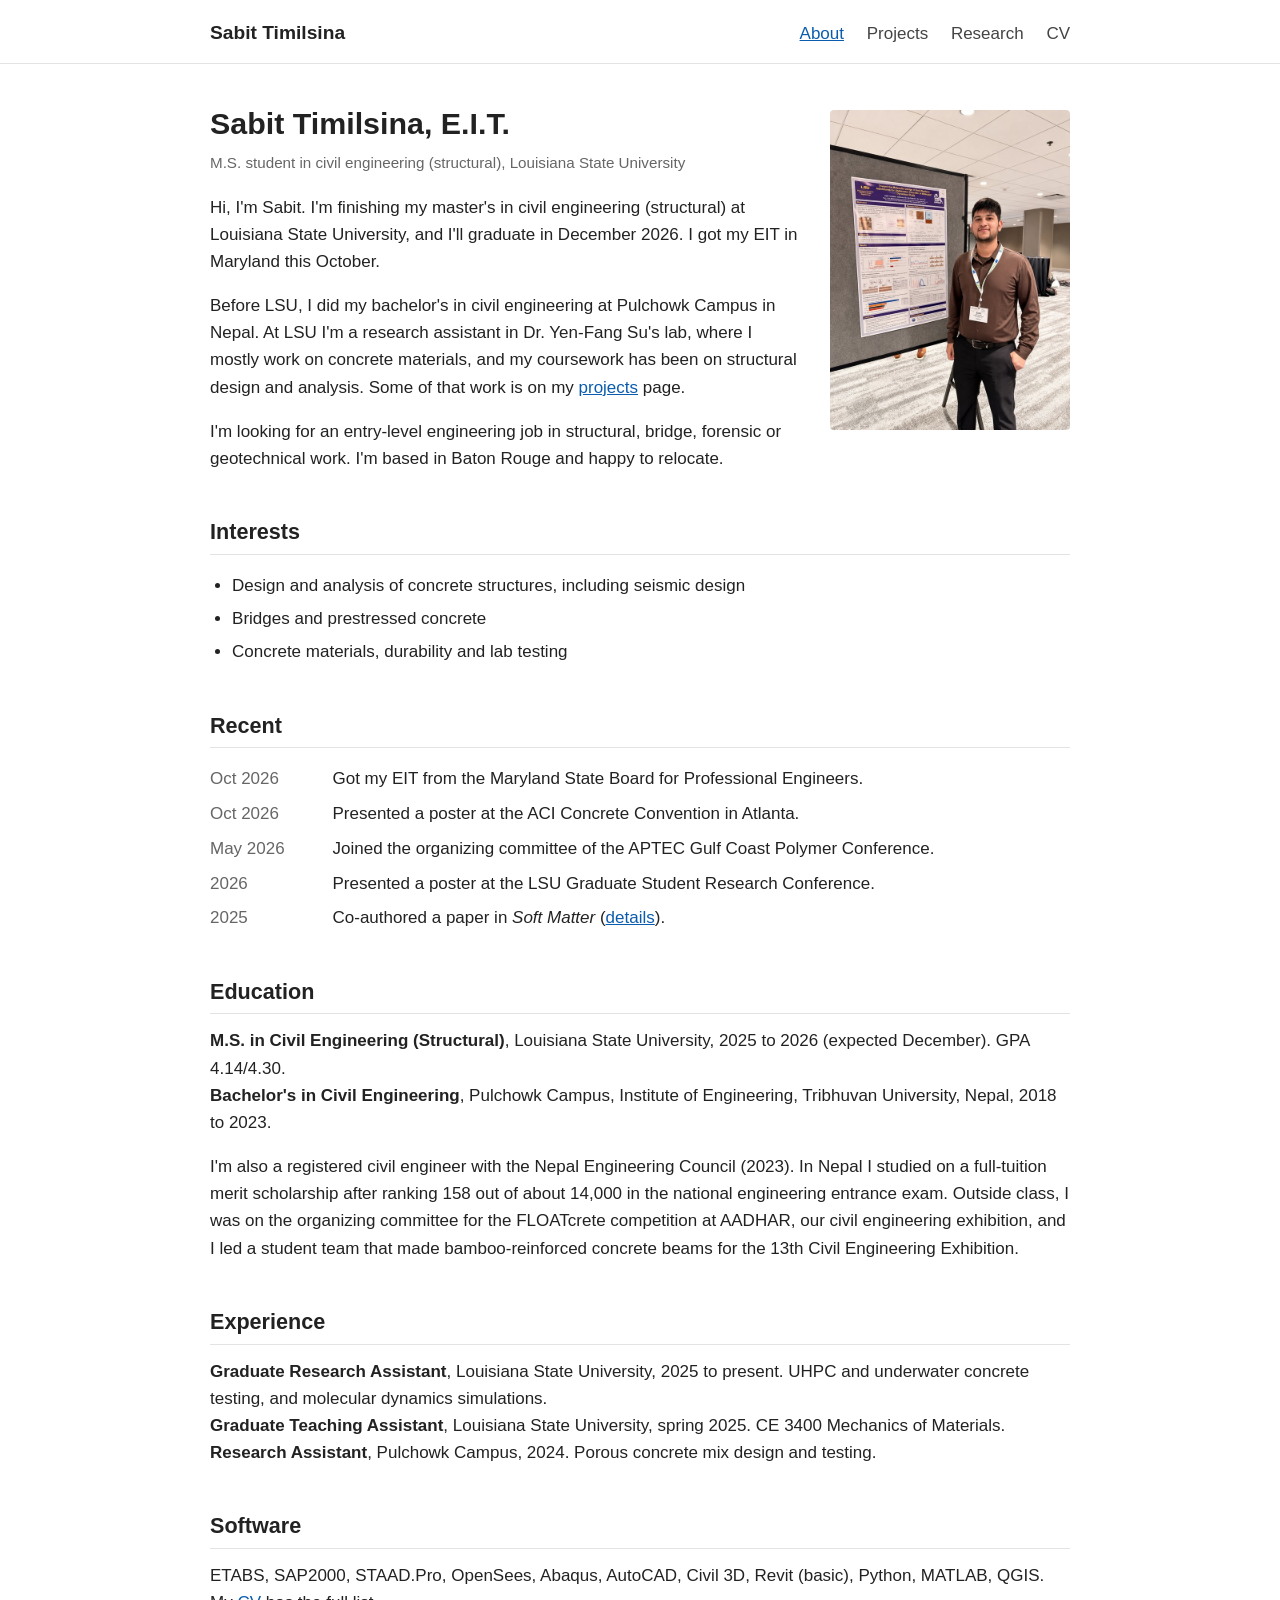
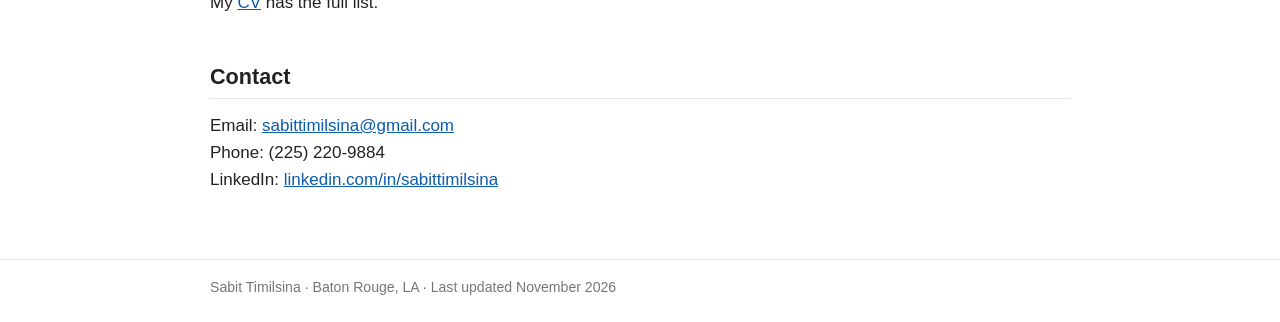
==== index.html @ fe0f9c06 "Show full photo on About page" ====
<!DOCTYPE html>
<html lang="en">
<head>
<meta charset="utf-8">
<meta name="viewport" content="width=device-width, initial-scale=1">
<title>Sabit Timilsina, E.I.T.</title>
<meta name="description" content="Sabit Timilsina, E.I.T. M.S. student in civil engineering (structural) at Louisiana State University. Projects in seismic design, prestressed concrete, structural dynamics and concrete materials.">
<meta property="og:type" content="website">
<meta property="og:title" content="Sabit Timilsina, E.I.T.">
<meta property="og:description" content="Sabit Timilsina, E.I.T. M.S. student in civil engineering (structural) at Louisiana State University. Projects in seismic design, prestressed concrete, structural dynamics and concrete materials.">
<meta property="og:url" content="https://sabittimilsina.github.io/">
<meta property="og:image" content="https://sabittimilsina.github.io/images/og-image.jpg">
<link rel="stylesheet" href="assets/style.css">
</head>
<body>
<header>
  <div class="container">
    <a class="site-name" href="index.html">Sabit Timilsina</a>
    <nav><a href="index.html" class="current">About</a> <a href="projects.html">Projects</a> <a href="research.html">Research</a> <a href="resume.pdf">CV</a></nav>
  </div>
</header>
<main>
  <div class="container">
<img class="photo" src="images/photo.jpg" alt="Photo of Sabit Timilsina">
<h1>Sabit Timilsina, E.I.T.</h1>
<p class="meta" style="margin-bottom:1.2em">M.S. student in civil engineering (structural), Louisiana State University</p>

<p>Hi, I'm Sabit. I'm finishing my master's in civil engineering (structural) at Louisiana State University, and I'll graduate in December 2026. I got my EIT in Maryland this October.</p>
<p>Before LSU, I did my bachelor's in civil engineering at Pulchowk Campus in Nepal. At LSU I'm a research assistant in Dr. Yen-Fang Su's lab, where I mostly work on concrete materials, and my coursework has been on structural design and analysis. Some of that work is on my <a href="projects.html">projects</a> page.</p>
<p>I'm looking for an entry-level engineering job in structural, bridge, forensic or geotechnical work. I'm based in Baton Rouge and happy to relocate.</p>

<h2>Interests</h2>
<ul>
<li>Design and analysis of concrete structures, including seismic design</li>
<li>Bridges and prestressed concrete</li>
<li>Concrete materials, durability and lab testing</li>
</ul>

<h2>Recent</h2>
<ul class="news">
<li><span class="date">Oct 2026</span><span>Got my EIT from the Maryland State Board for Professional Engineers.</span></li>
<li><span class="date">Oct 2026</span><span>Presented a poster at the ACI Concrete Convention in Atlanta.</span></li>
<li><span class="date">May 2026</span><span>Joined the organizing committee of the APTEC Gulf Coast Polymer Conference.</span></li>
<li><span class="date">2026</span><span>Presented a poster at the LSU Graduate Student Research Conference.</span></li>
<li><span class="date">2025</span><span>Co-authored a paper in <em>Soft Matter</em> (<a href="research.html">details</a>).</span></li>
</ul>

<h2>Education</h2>
<p><strong>M.S. in Civil Engineering (Structural)</strong>, Louisiana State University, 2025 to 2026 (expected December). GPA 4.14/4.30.<br>
<strong>Bachelor's in Civil Engineering</strong>, Pulchowk Campus, Institute of Engineering, Tribhuvan University, Nepal, 2018 to 2023.</p>
<p>I'm also a registered civil engineer with the Nepal Engineering Council (2023). In Nepal I studied on a full-tuition merit scholarship after ranking 158 out of about 14,000 in the national engineering entrance exam. Outside class, I was on the organizing committee for the FLOATcrete competition at AADHAR, our civil engineering exhibition, and I led a student team that made bamboo-reinforced concrete beams for the 13th Civil Engineering Exhibition.</p>

<h2>Experience</h2>
<p><strong>Graduate Research Assistant</strong>, Louisiana State University, 2025 to present. UHPC and underwater concrete testing, and molecular dynamics simulations.<br>
<strong>Graduate Teaching Assistant</strong>, Louisiana State University, spring 2025. CE 3400 Mechanics of Materials.<br>
<strong>Research Assistant</strong>, Pulchowk Campus, 2024. Porous concrete mix design and testing.</p>

<h2>Software</h2>
<p>ETABS, SAP2000, STAAD.Pro, OpenSees, Abaqus, AutoCAD, Civil 3D, Revit (basic), Python, MATLAB, QGIS. My <a href="resume.pdf">CV</a> has the full list.</p>

<h2>Contact</h2>
<p>Email: <a href="mailto:sabittimilsina@gmail.com">sabittimilsina@gmail.com</a><br>
Phone: (225) 220-9884<br>
LinkedIn: <a href="https://www.linkedin.com/in/sabittimilsina">linkedin.com/in/sabittimilsina</a></p>
  </div>
</main>
<footer>
  <div class="container">Sabit Timilsina &middot; Baton Rouge, LA &middot; Last updated November 2026</div>
</footer>
</body>
</html>
---- assets/style.css ----
/* Simple personal site. System fonts, white page, one link color. */
body {
  margin: 0;
  background: #fff;
  color: #222;
  font-family: -apple-system, BlinkMacSystemFont, "Segoe UI", Roboto, "Helvetica Neue", Arial, sans-serif;
  font-size: 17px;
  line-height: 1.6;
}
a { color: #0b5cad; }
a:hover { color: #083f78; }
img { max-width: 100%; height: auto; }
.container { max-width: 860px; margin: 0 auto; padding: 0 20px; }

/* Header */
header { border-bottom: 1px solid #e3e3e3; }
header .container { display: flex; flex-wrap: wrap; align-items: baseline; justify-content: space-between; gap: 8px 24px; padding-top: 18px; padding-bottom: 14px; }
.site-name { font-size: 1.2rem; font-weight: 600; color: #222; text-decoration: none; }
nav a { color: #444; text-decoration: none; margin-left: 18px; }
nav a:first-child { margin-left: 0; }
nav a:hover, nav a.current { color: #0b5cad; text-decoration: underline; }

main { padding: 28px 0 48px; }
h1 { font-size: 1.9rem; font-weight: 600; line-height: 1.25; margin: 0.4em 0 0.3em; }
h2 { font-size: 1.35rem; font-weight: 600; margin: 2em 0 0.6em; padding-bottom: 4px; border-bottom: 1px solid #e3e3e3; }
h3 { font-size: 1.08rem; font-weight: 600; margin: 1.4em 0 0.3em; }
p { margin: 0 0 1em; }
ul { padding-left: 1.3em; }
li { margin-bottom: 0.35em; }
.meta { color: #666; font-size: 0.95rem; margin-bottom: 0.2em; }
.links { margin: 0.8em 0 1.4em; }
.links a { margin-right: 18px; }
.page-head { margin-bottom: 1.8em; }
.page-head .links { margin-bottom: 0; }

/* Home (About) */
.photo { float: right; width: 240px; margin: 6px 0 16px 28px; border-radius: 4px; }
.news { list-style: none; padding: 0; }
.news li { display: grid; grid-template-columns: 6.5em 1fr; gap: 12px; margin-bottom: 0.45em; }
.news .date { color: #666; }
h2 { clear: both; }

/* Home intro */
.intro { display: flex; gap: 28px; align-items: flex-start; }
.intro .text { flex: 1; }
.intro .photo { width: 170px; flex: none; }
.intro .photo img { border-radius: 4px; display: block; }

/* Project list */
.project-list { list-style: none; padding: 0; margin: 0; }
.project-list li { display: grid; grid-template-columns: 200px 1fr; gap: 20px; padding: 18px 0; border-top: 1px solid #ececec; margin: 0; }
.project-list li:first-child { border-top: 0; padding-top: 6px; }
.project-list img { width: 200px; height: 125px; object-fit: cover; border: 1px solid #ddd; display: block; background: #fff; }
.project-list .noimg { width: 200px; height: 125px; border: 1px solid #ddd; background: #f5f6f7; display: flex; align-items: center; justify-content: center; color: #888; font-size: 0.85rem; }
.project-list h3 { margin: 0 0 4px; font-size: 1.08rem; }
.project-list h3 a { text-decoration: none; }
.project-list h3 a:hover { text-decoration: underline; }
.project-list p { margin: 0; }
.project-list li.text-only > div { grid-column: 2; }

/* Figures */
figure { margin: 1.6em 0; }
figure img { display: block; border: 1px solid #ddd; margin: 0 auto; max-height: 520px; width: auto; }
figcaption { font-size: 0.9rem; color: #666; margin-top: 6px; text-align: center; }
.fig-grid { display: grid; grid-template-columns: repeat(3, 1fr); gap: 16px; }
.fig-grid figure { margin: 0; }
.fig-grid img { width: 100%; height: 170px; object-fit: contain; background: #fff; }
.fig-grid figcaption { text-align: left; }

/* Tables */
table { border-collapse: collapse; width: 100%; margin: 0.6em 0 1.4em; font-size: 0.95rem; }
th, td { text-align: left; padding: 7px 10px 7px 0; border-bottom: 1px solid #e6e6e6; vertical-align: top; }
thead th { border-bottom: 2px solid #ccc; }
.table-wrap { overflow-x: auto; }

/* Lists of papers etc. */
.refs li { margin-bottom: 0.9em; }

.pager { display: flex; justify-content: space-between; gap: 20px; margin-top: 3em; padding-top: 14px; border-top: 1px solid #e3e3e3; font-size: 0.95rem; }

footer { border-top: 1px solid #e3e3e3; color: #777; font-size: 0.88rem; }
footer .container { padding-top: 16px; padding-bottom: 24px; }

@media (max-width: 640px) {
  body { font-size: 16px; }
  nav a { margin-left: 12px; }
  .project-list li { grid-template-columns: 1fr; gap: 10px; }
  .project-list li.text-only > div { grid-column: 1; }
  .project-list img, .project-list .noimg { width: 100%; height: auto; aspect-ratio: 16 / 10; }
  .fig-grid { grid-template-columns: 1fr 1fr; }
  .intro { flex-direction: column-reverse; }
  h1 { font-size: 1.6rem; }
  .photo { float: none; display: block; width: 220px; margin: 0 0 18px 0; }
  .news li { grid-template-columns: 1fr; gap: 0; }
}
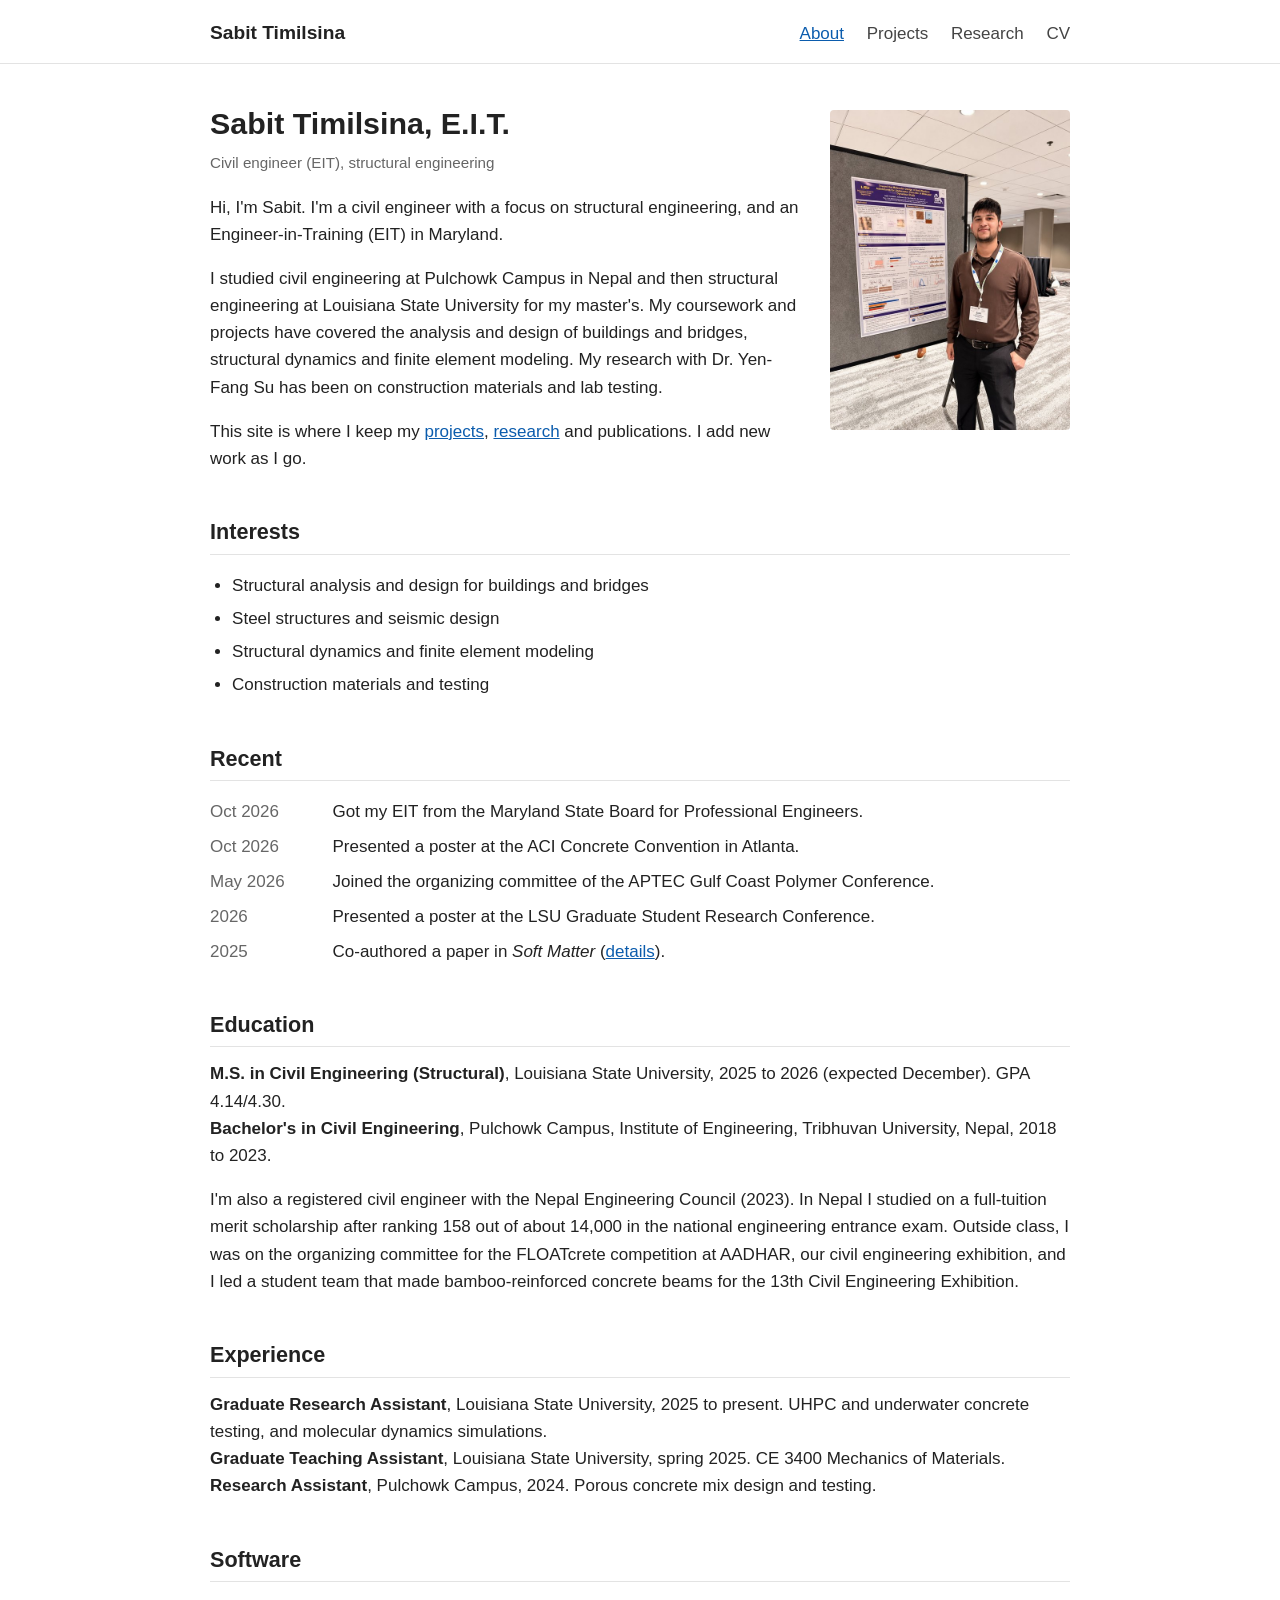
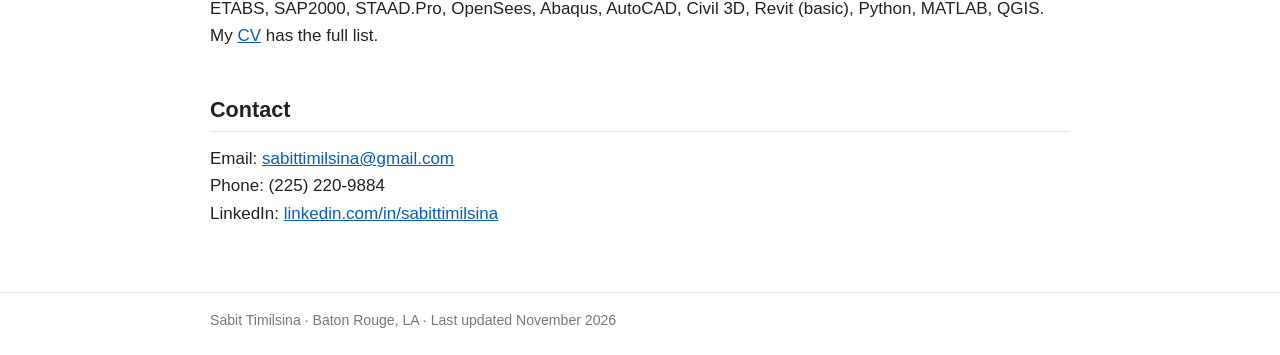
==== commit ed5e2d79: "Add files via upload" ====
--- a/index.html
+++ b/index.html
@@ -4,10 +4,10 @@
 <meta charset="utf-8">
 <meta name="viewport" content="width=device-width, initial-scale=1">
 <title>Sabit Timilsina, E.I.T.</title>
-<meta name="description" content="Sabit Timilsina, E.I.T. M.S. student in civil engineering (structural) at Louisiana State University. Projects in seismic design, prestressed concrete, structural dynamics and concrete materials.">
+<meta name="description" content="Sabit Timilsina, E.I.T. Civil engineer focused on structural engineering: analysis and design of buildings and bridges, structural dynamics, finite element modeling and materials testing.">
 <meta property="og:type" content="website">
 <meta property="og:title" content="Sabit Timilsina, E.I.T.">
-<meta property="og:description" content="Sabit Timilsina, E.I.T. M.S. student in civil engineering (structural) at Louisiana State University. Projects in seismic design, prestressed concrete, structural dynamics and concrete materials.">
+<meta property="og:description" content="Sabit Timilsina, E.I.T. Civil engineer focused on structural engineering: analysis and design of buildings and bridges, structural dynamics, finite element modeling and materials testing.">
 <meta property="og:url" content="https://sabittimilsina.github.io/">
 <meta property="og:image" content="https://sabittimilsina.github.io/images/og-image.jpg">
 <link rel="stylesheet" href="assets/style.css">
@@ -23,17 +23,18 @@
   <div class="container">
 <img class="photo" src="images/photo.jpg" alt="Photo of Sabit Timilsina">
 <h1>Sabit Timilsina, E.I.T.</h1>
-<p class="meta" style="margin-bottom:1.2em">M.S. student in civil engineering (structural), Louisiana State University</p>
+<p class="meta" style="margin-bottom:1.2em">Civil engineer (EIT), structural engineering</p>
 
-<p>Hi, I'm Sabit. I'm finishing my master's in civil engineering (structural) at Louisiana State University, and I'll graduate in December 2026. I got my EIT in Maryland this October.</p>
-<p>Before LSU, I did my bachelor's in civil engineering at Pulchowk Campus in Nepal. At LSU I'm a research assistant in Dr. Yen-Fang Su's lab, where I mostly work on concrete materials, and my coursework has been on structural design and analysis. Some of that work is on my <a href="projects.html">projects</a> page.</p>
-<p>I'm looking for an entry-level engineering job in structural, bridge, forensic or geotechnical work. I'm based in Baton Rouge and happy to relocate.</p>
+<p>Hi, I'm Sabit. I'm a civil engineer with a focus on structural engineering, and an Engineer-in-Training (EIT) in Maryland.</p>
+<p>I studied civil engineering at Pulchowk Campus in Nepal and then structural engineering at Louisiana State University for my master's. My coursework and projects have covered the analysis and design of buildings and bridges, structural dynamics and finite element modeling. My research with Dr. Yen-Fang Su has been on construction materials and lab testing.</p>
+<p>This site is where I keep my <a href="projects.html">projects</a>, <a href="research.html">research</a> and publications. I add new work as I go.</p>
 
 <h2>Interests</h2>
 <ul>
-<li>Design and analysis of concrete structures, including seismic design</li>
-<li>Bridges and prestressed concrete</li>
-<li>Concrete materials, durability and lab testing</li>
+<li>Structural analysis and design for buildings and bridges</li>
+<li>Steel structures and seismic design</li>
+<li>Structural dynamics and finite element modeling</li>
+<li>Construction materials and testing</li>
 </ul>
 
 <h2>Recent</h2>
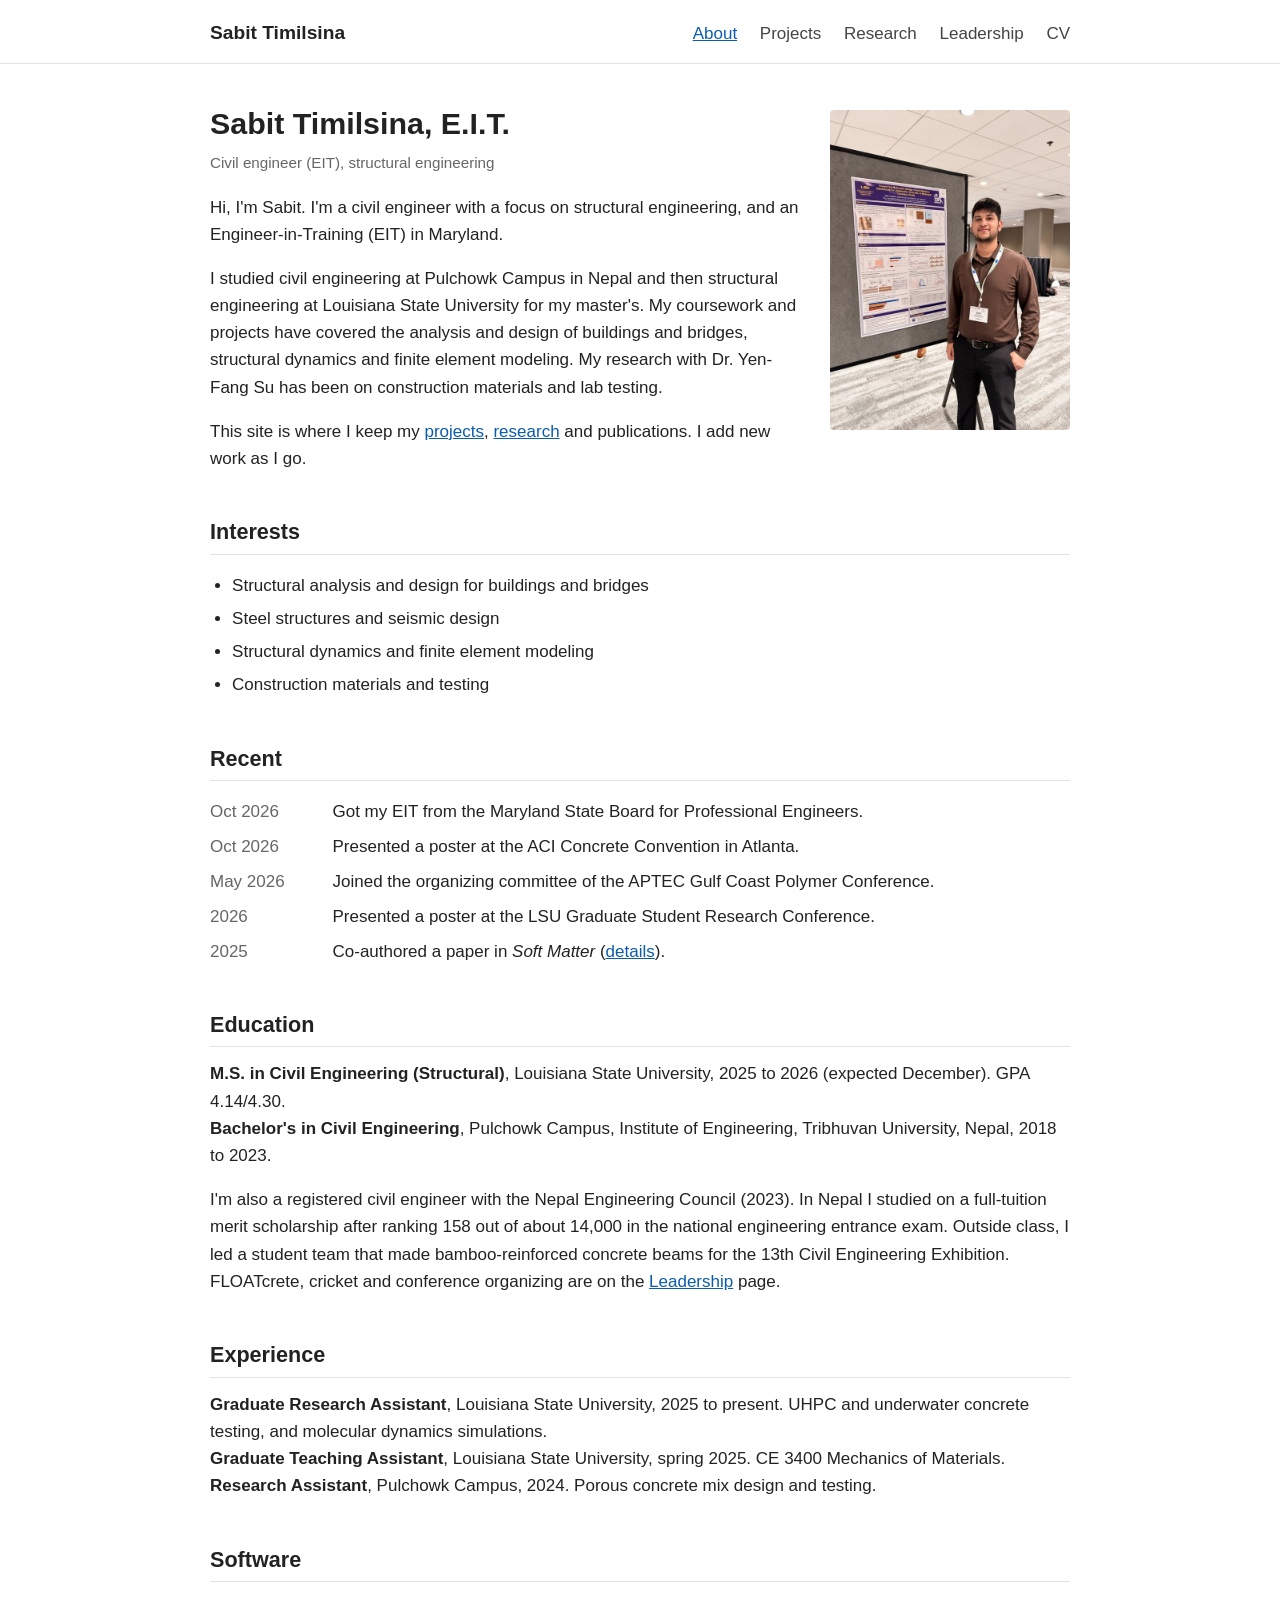
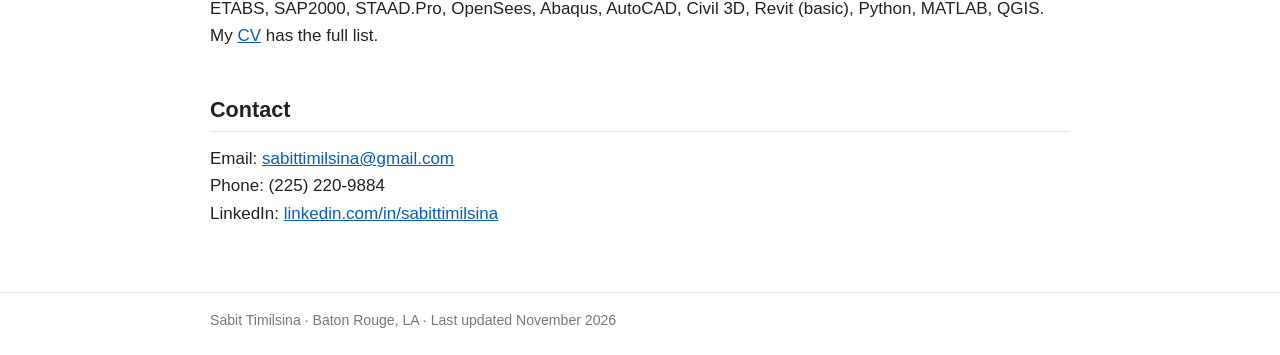
==== commit b7d6e4b4: "Add files via upload" ====
--- a/index.html
+++ b/index.html
@@ -16,7 +16,7 @@
 <header>
   <div class="container">
     <a class="site-name" href="index.html">Sabit Timilsina</a>
-    <nav><a href="index.html" class="current">About</a> <a href="projects.html">Projects</a> <a href="research.html">Research</a> <a href="resume.pdf">CV</a></nav>
+    <nav><a href="index.html" class="current">About</a> <a href="projects.html">Projects</a> <a href="research.html">Research</a> <a href="leadership.html">Leadership</a> <a href="resume.pdf">CV</a></nav>
   </div>
 </header>
 <main>
@@ -49,7 +49,7 @@
 <h2>Education</h2>
 <p><strong>M.S. in Civil Engineering (Structural)</strong>, Louisiana State University, 2025 to 2026 (expected December). GPA 4.14/4.30.<br>
 <strong>Bachelor's in Civil Engineering</strong>, Pulchowk Campus, Institute of Engineering, Tribhuvan University, Nepal, 2018 to 2023.</p>
-<p>I'm also a registered civil engineer with the Nepal Engineering Council (2023). In Nepal I studied on a full-tuition merit scholarship after ranking 158 out of about 14,000 in the national engineering entrance exam. Outside class, I was on the organizing committee for the FLOATcrete competition at AADHAR, our civil engineering exhibition, and I led a student team that made bamboo-reinforced concrete beams for the 13th Civil Engineering Exhibition.</p>
+<p>I'm also a registered civil engineer with the Nepal Engineering Council (2023). In Nepal I studied on a full-tuition merit scholarship after ranking 158 out of about 14,000 in the national engineering entrance exam. Outside class, I led a student team that made bamboo-reinforced concrete beams for the 13th Civil Engineering Exhibition. FLOATcrete, cricket and conference organizing are on the <a href="leadership.html">Leadership</a> page.</p>
 
 <h2>Experience</h2>
 <p><strong>Graduate Research Assistant</strong>, Louisiana State University, 2025 to present. UHPC and underwater concrete testing, and molecular dynamics simulations.<br>
--- a/assets/style.css
+++ b/assets/style.css
@@ -93,3 +93,15 @@
   .photo { float: none; display: block; width: 220px; margin: 0 0 18px 0; }
   .news li { grid-template-columns: 1fr; gap: 0; }
 }
+
+/* Leadership page: photo grid and video */
+.photo-grid { display: grid; grid-template-columns: repeat(3, 1fr); gap: 16px; margin: 1.2em 0; }
+.photo-grid figure { margin: 0; }
+.photo-grid img { width: 100%; height: 230px; object-fit: cover; object-position: center top; }
+.photo-grid figcaption { text-align: left; }
+figure video { display: block; width: 100%; max-width: 680px; margin: 0 auto; background: #000; border: 1px solid #ddd; }
+@media (max-width: 640px) {
+  .photo-grid { grid-template-columns: 1fr 1fr; }
+  .photo-grid img { height: 170px; }
+  nav a { margin-left: 10px; font-size: 0.95rem; }
+}
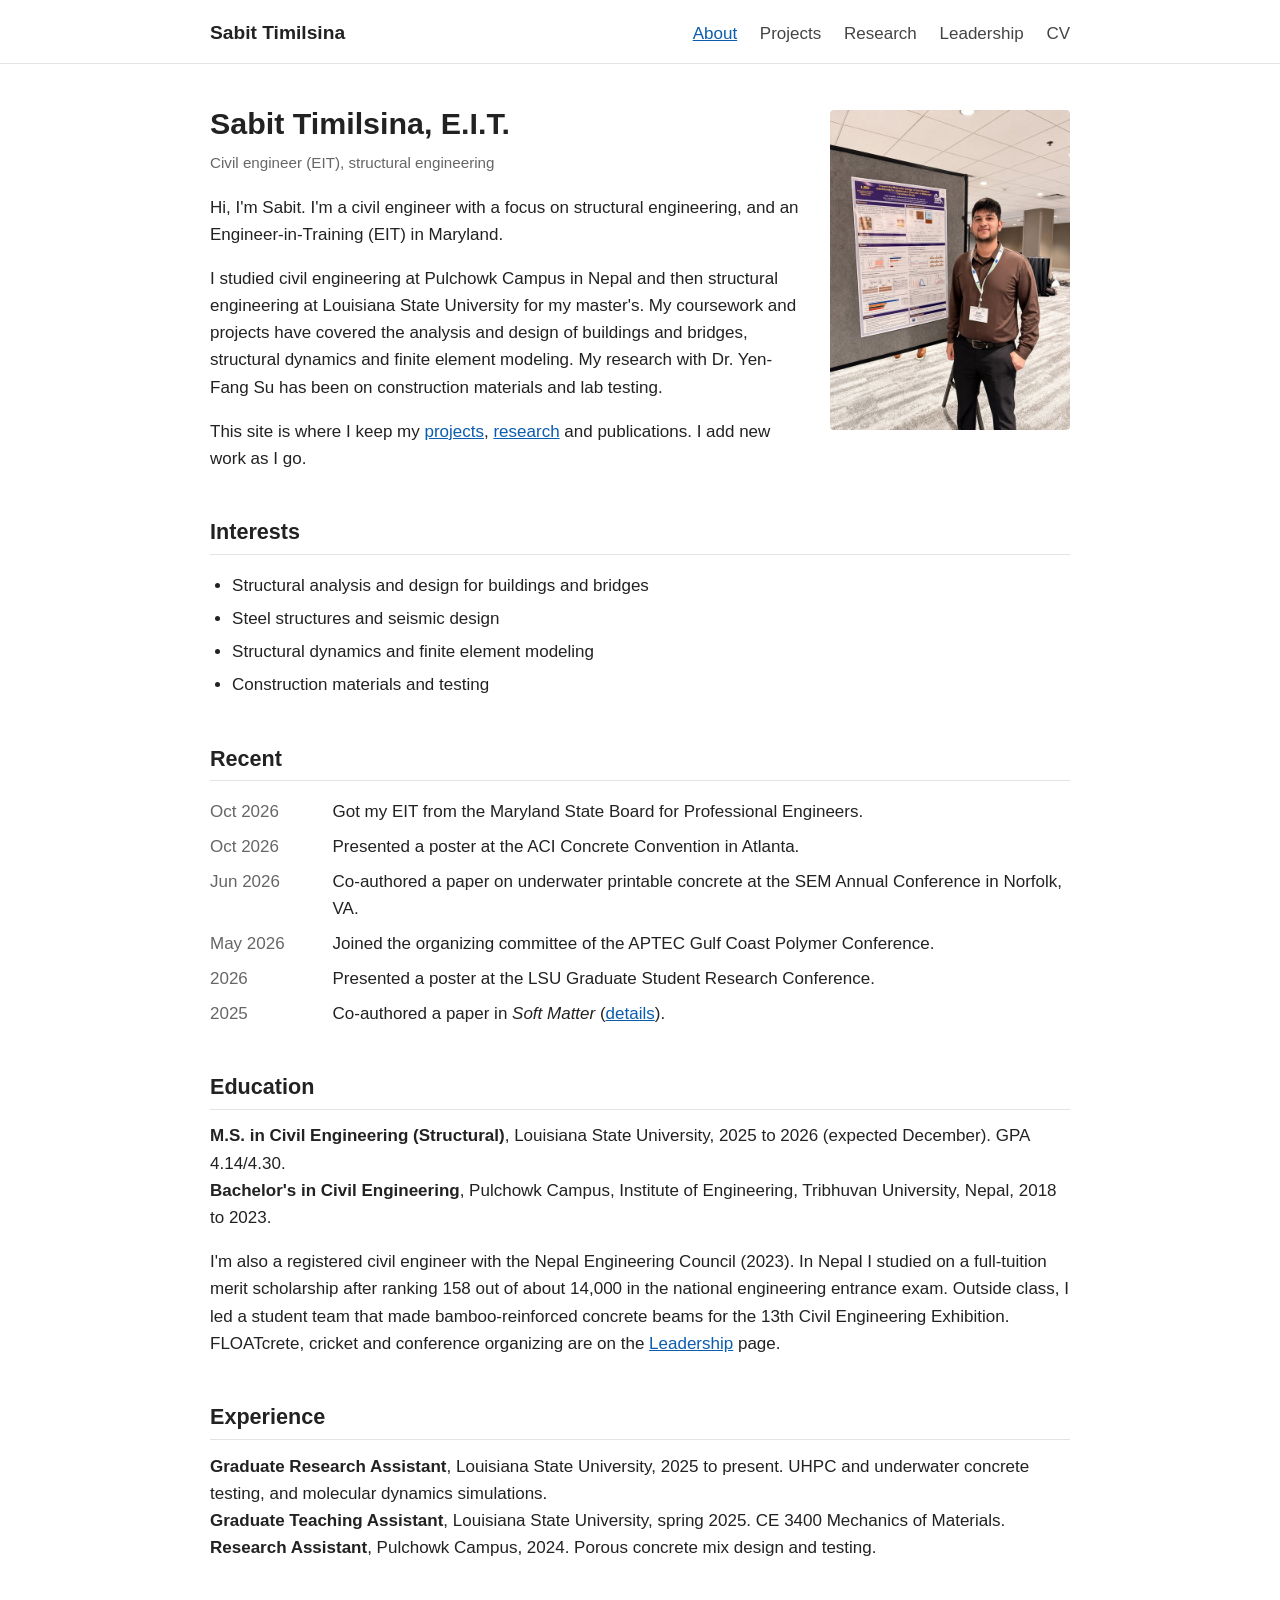
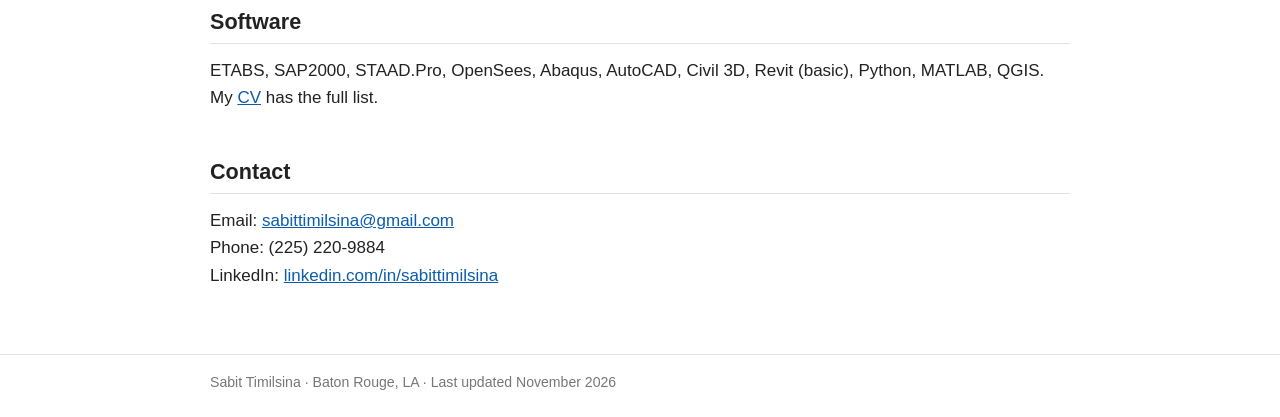
==== commit b5e88c74: "Add files via upload" ====
--- a/index.html
+++ b/index.html
@@ -41,6 +41,7 @@
 <ul class="news">
 <li><span class="date">Oct 2026</span><span>Got my EIT from the Maryland State Board for Professional Engineers.</span></li>
 <li><span class="date">Oct 2026</span><span>Presented a poster at the ACI Concrete Convention in Atlanta.</span></li>
+<li><span class="date">Jun 2026</span><span>Co-authored a paper on underwater printable concrete at the SEM Annual Conference in Norfolk, VA.</span></li>
 <li><span class="date">May 2026</span><span>Joined the organizing committee of the APTEC Gulf Coast Polymer Conference.</span></li>
 <li><span class="date">2026</span><span>Presented a poster at the LSU Graduate Student Research Conference.</span></li>
 <li><span class="date">2025</span><span>Co-authored a paper in <em>Soft Matter</em> (<a href="research.html">details</a>).</span></li>
--- a/assets/style.css
+++ b/assets/style.css
@@ -99,9 +99,12 @@
 .photo-grid figure { margin: 0; }
 .photo-grid img { width: 100%; height: 230px; object-fit: cover; object-position: center top; }
 .photo-grid figcaption { text-align: left; }
+.photo-grid.two { grid-template-columns: repeat(2, 1fr); max-width: 640px; }
+.photo-grid.two img { height: 380px; object-position: center; }
 figure video { display: block; width: 100%; max-width: 680px; margin: 0 auto; background: #000; border: 1px solid #ddd; }
 @media (max-width: 640px) {
   .photo-grid { grid-template-columns: 1fr 1fr; }
   .photo-grid img { height: 170px; }
+  .photo-grid.two img { height: 240px; }
   nav a { margin-left: 10px; font-size: 0.95rem; }
 }
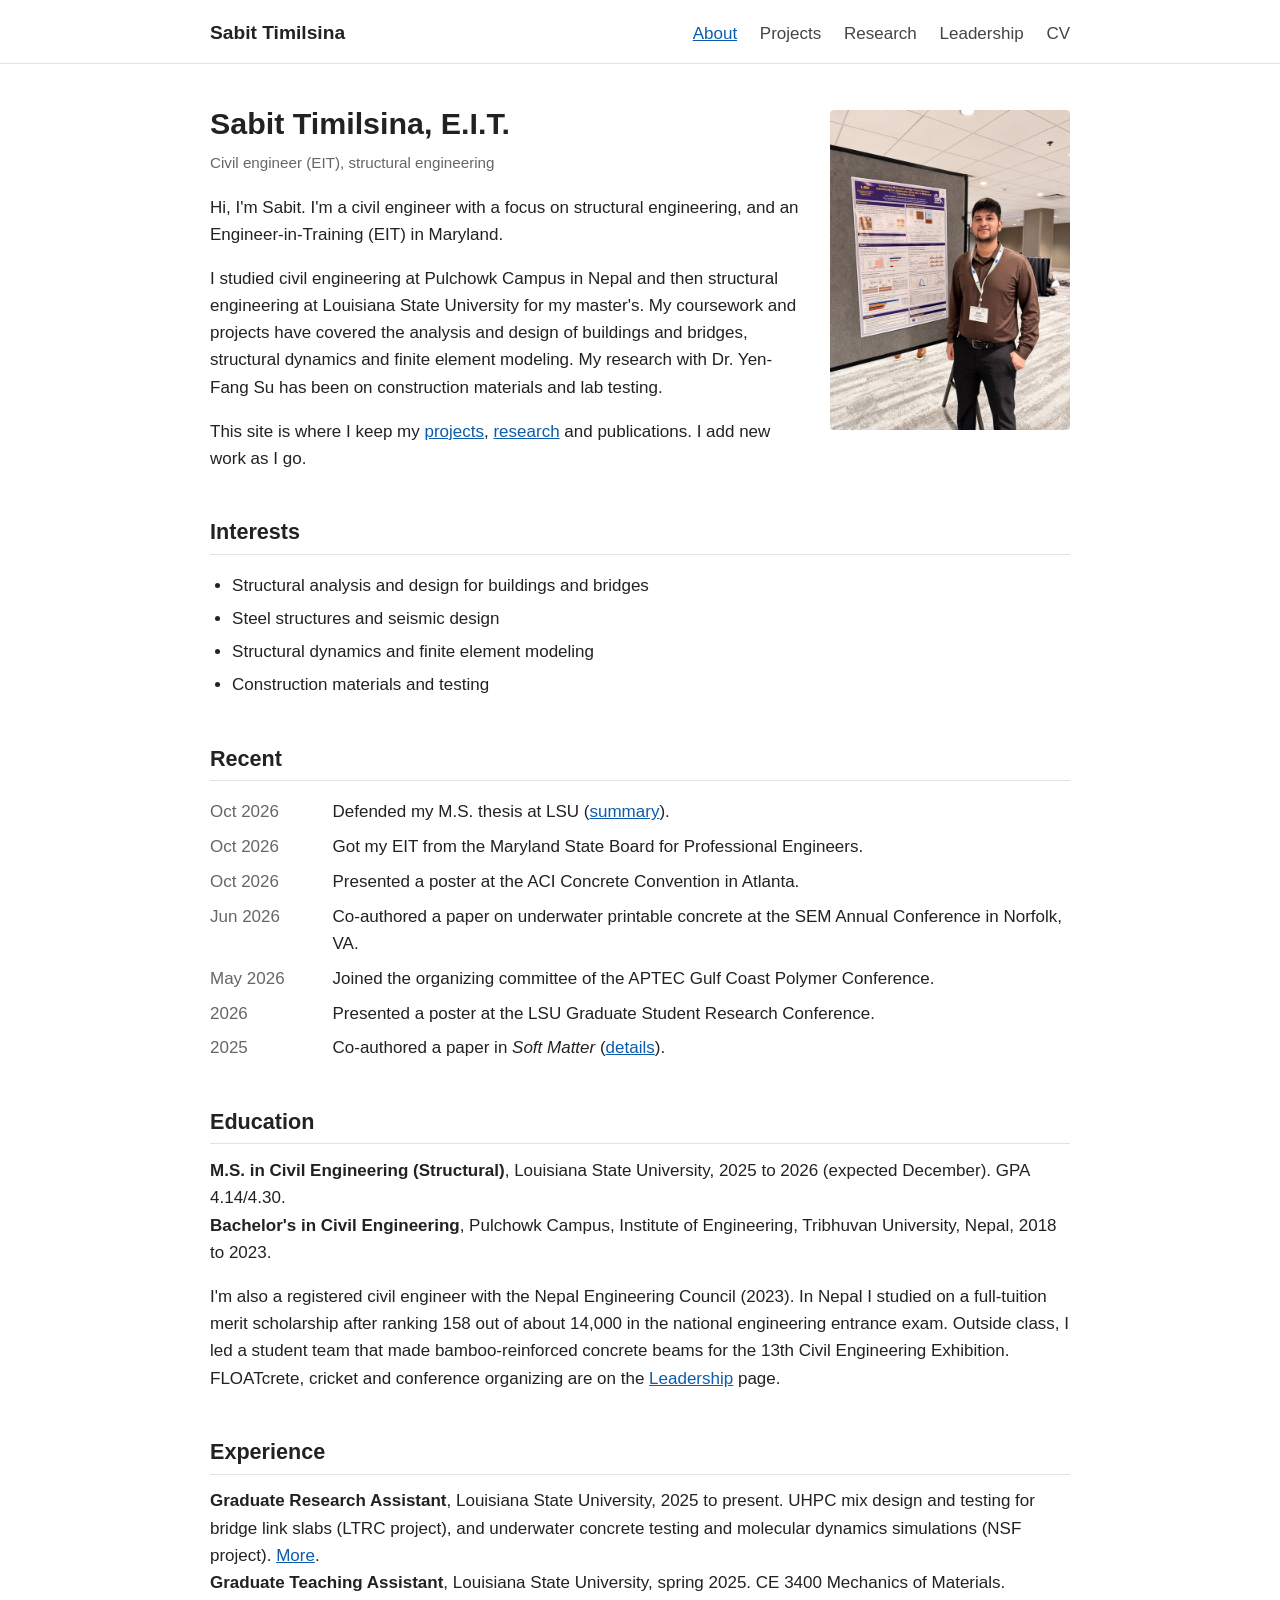
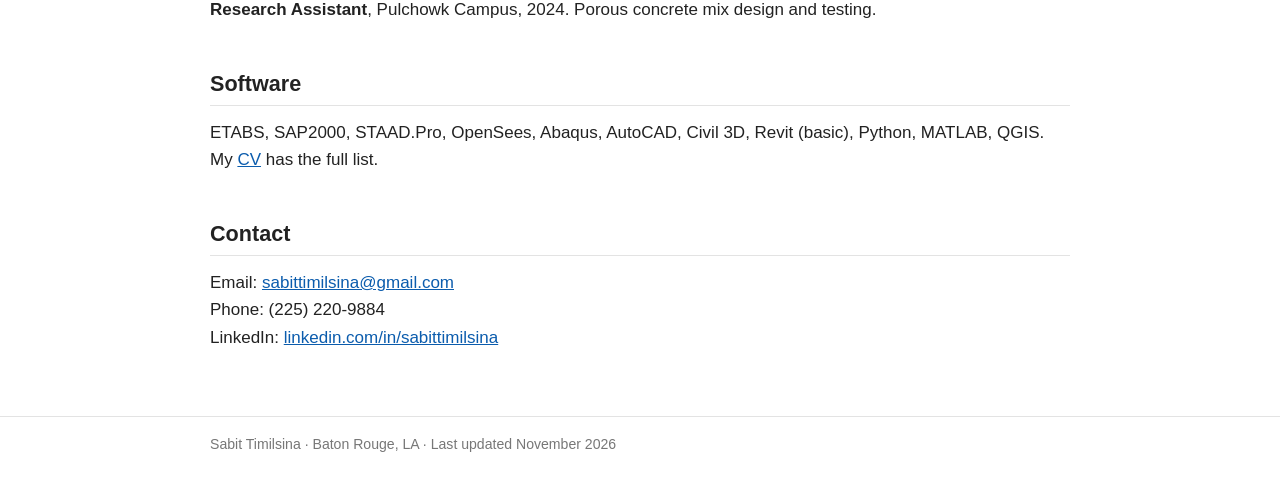
==== commit ee773d47: "Add files via upload" ====
--- a/index.html
+++ b/index.html
@@ -39,6 +39,7 @@
 
 <h2>Recent</h2>
 <ul class="news">
+<li><span class="date">Oct 2026</span><span>Defended my M.S. thesis at LSU (<a href="research.html">summary</a>).</span></li>
 <li><span class="date">Oct 2026</span><span>Got my EIT from the Maryland State Board for Professional Engineers.</span></li>
 <li><span class="date">Oct 2026</span><span>Presented a poster at the ACI Concrete Convention in Atlanta.</span></li>
 <li><span class="date">Jun 2026</span><span>Co-authored a paper on underwater printable concrete at the SEM Annual Conference in Norfolk, VA.</span></li>
@@ -53,7 +54,7 @@
 <p>I'm also a registered civil engineer with the Nepal Engineering Council (2023). In Nepal I studied on a full-tuition merit scholarship after ranking 158 out of about 14,000 in the national engineering entrance exam. Outside class, I led a student team that made bamboo-reinforced concrete beams for the 13th Civil Engineering Exhibition. FLOATcrete, cricket and conference organizing are on the <a href="leadership.html">Leadership</a> page.</p>
 
 <h2>Experience</h2>
-<p><strong>Graduate Research Assistant</strong>, Louisiana State University, 2025 to present. UHPC and underwater concrete testing, and molecular dynamics simulations.<br>
+<p><strong>Graduate Research Assistant</strong>, Louisiana State University, 2025 to present. UHPC mix design and testing for bridge link slabs (LTRC project), and underwater concrete testing and molecular dynamics simulations (NSF project). <a href="research.html">More</a>.<br>
 <strong>Graduate Teaching Assistant</strong>, Louisiana State University, spring 2025. CE 3400 Mechanics of Materials.<br>
 <strong>Research Assistant</strong>, Pulchowk Campus, 2024. Porous concrete mix design and testing.</p>
 
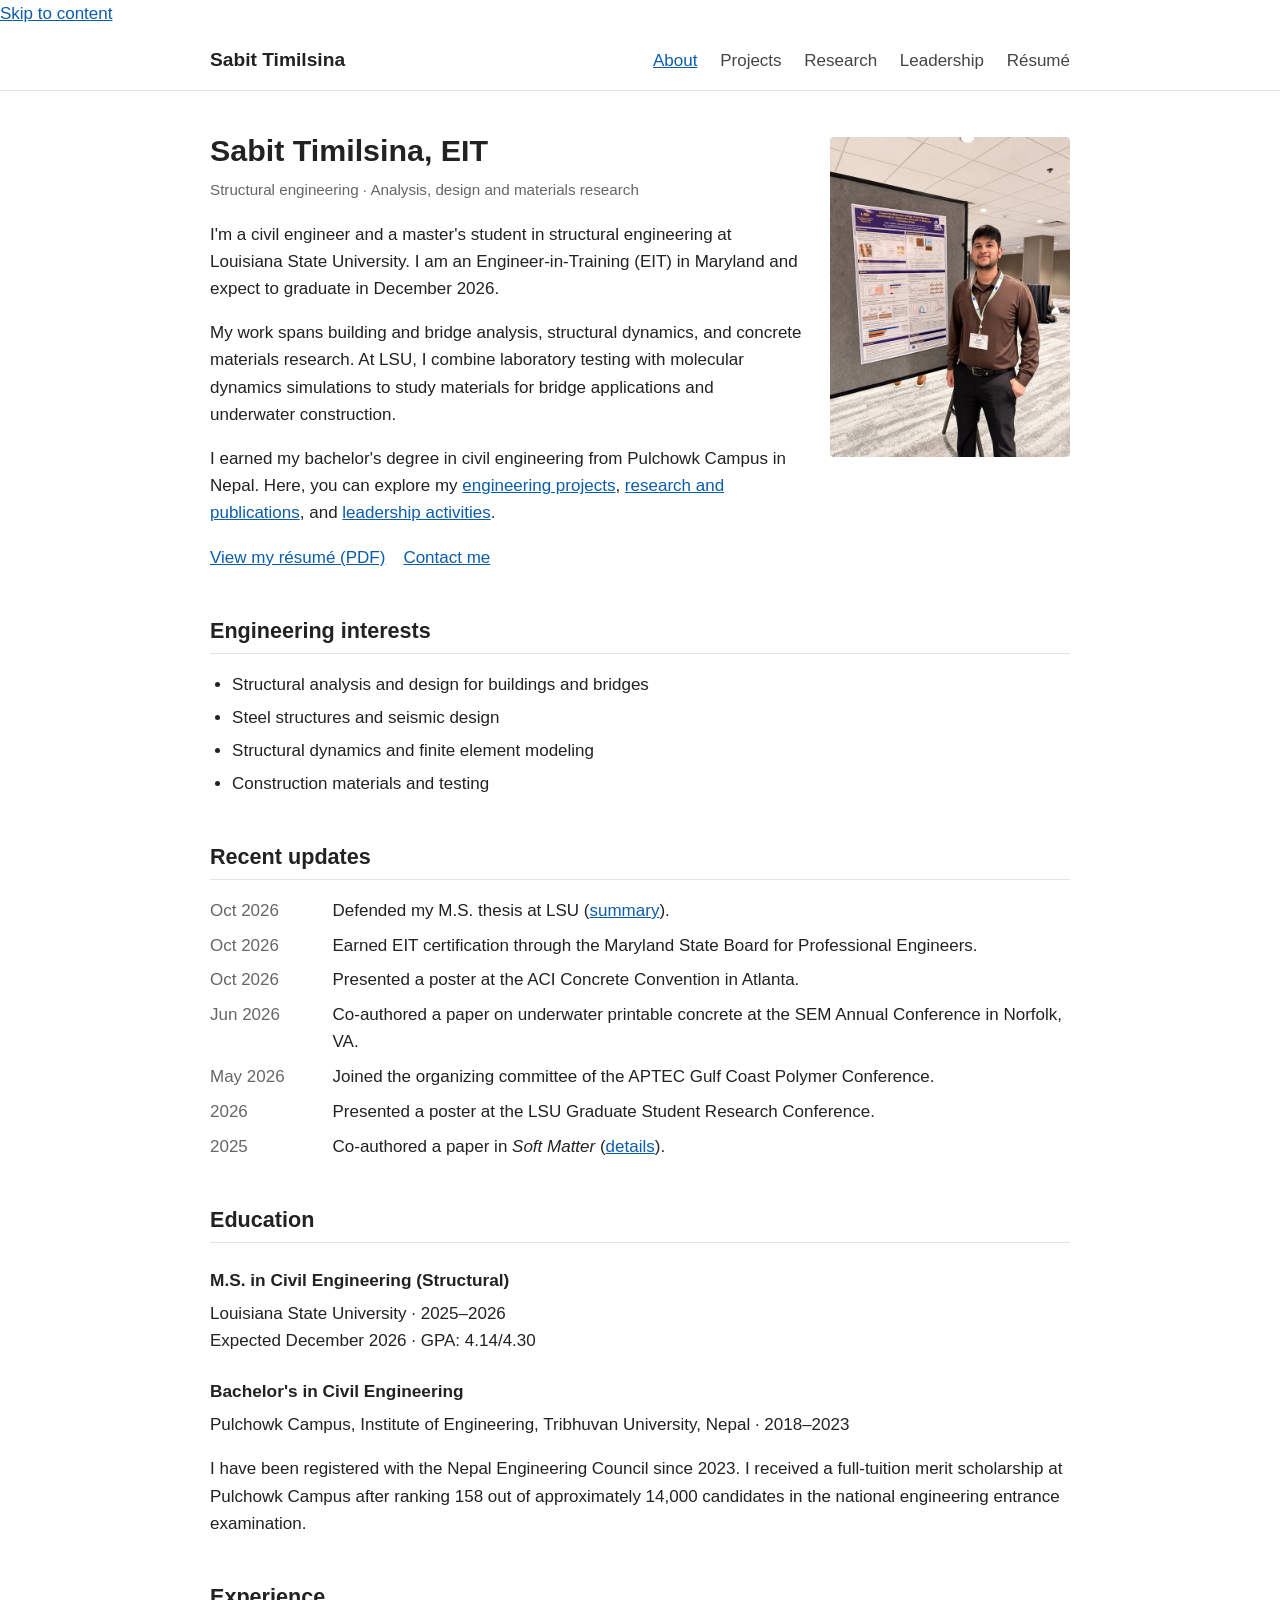
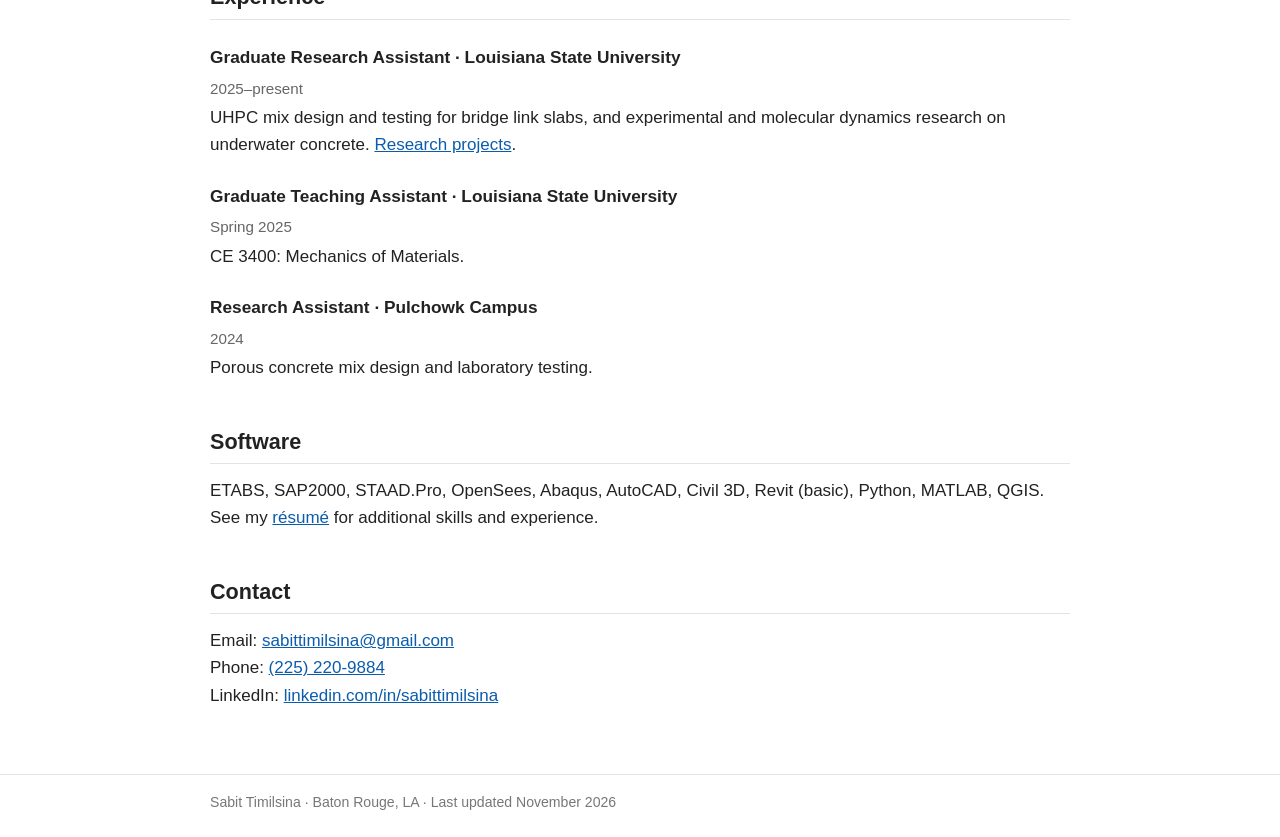
==== commit 29f56485: "Polish portfolio writing and clarify research and experience" ====
--- a/index.html
+++ b/index.html
@@ -3,33 +3,33 @@
 <head>
 <meta charset="utf-8">
 <meta name="viewport" content="width=device-width, initial-scale=1">
-<title>Sabit Timilsina, E.I.T.</title>
-<meta name="description" content="Sabit Timilsina, E.I.T. Civil engineer focused on structural engineering: analysis and design of buildings and bridges, structural dynamics, finite element modeling and materials testing.">
+<title>Sabit Timilsina, EIT</title>
+<meta name="description" content="Sabit Timilsina, EIT Civil engineer focused on structural engineering: analysis and design of buildings and bridges, structural dynamics, finite element modeling and materials testing.">
 <meta property="og:type" content="website">
-<meta property="og:title" content="Sabit Timilsina, E.I.T.">
-<meta property="og:description" content="Sabit Timilsina, E.I.T. Civil engineer focused on structural engineering: analysis and design of buildings and bridges, structural dynamics, finite element modeling and materials testing.">
+<meta property="og:title" content="Sabit Timilsina, EIT">
+<meta property="og:description" content="Sabit Timilsina, EIT Civil engineer focused on structural engineering: analysis and design of buildings and bridges, structural dynamics, finite element modeling and materials testing.">
 <meta property="og:url" content="https://sabittimilsina.github.io/">
 <meta property="og:image" content="https://sabittimilsina.github.io/images/og-image.jpg">
 <link rel="stylesheet" href="assets/style.css">
 </head>
 <body>
+<a class="skip-link" href="#main-content">Skip to content</a>
 <header>
   <div class="container">
     <a class="site-name" href="index.html">Sabit Timilsina</a>
-    <nav><a href="index.html" class="current">About</a> <a href="projects.html">Projects</a> <a href="research.html">Research</a> <a href="leadership.html">Leadership</a> <a href="resume.pdf">CV</a></nav>
+    <nav aria-label="Main navigation"><a href="index.html" class="current" aria-current="page">About</a> <a href="projects.html">Projects</a> <a href="research.html">Research</a> <a href="leadership.html">Leadership</a> <a href="resume.pdf">R&eacute;sum&eacute;</a></nav>
   </div>
 </header>
-<main>
+<main id="main-content">
   <div class="container">
-<img class="photo" src="images/photo.jpg" alt="Photo of Sabit Timilsina">
-<h1>Sabit Timilsina, E.I.T.</h1>
-<p class="meta" style="margin-bottom:1.2em">Civil engineer (EIT), structural engineering</p>
-
-<p>Hi, I'm Sabit. I'm a civil engineer with a focus on structural engineering, and an Engineer-in-Training (EIT) in Maryland.</p>
-<p>I studied civil engineering at Pulchowk Campus in Nepal and then structural engineering at Louisiana State University for my master's. My coursework and projects have covered the analysis and design of buildings and bridges, structural dynamics and finite element modeling. My research with Dr. Yen-Fang Su has been on construction materials and lab testing.</p>
-<p>This site is where I keep my <a href="projects.html">projects</a>, <a href="research.html">research</a> and publications. I add new work as I go.</p>
-
-<h2>Interests</h2>
+<img class="photo" src="images/photo.jpg" alt="Sabit Timilsina">
+<h1>Sabit Timilsina, EIT</h1>
+<p class="meta" style="margin-bottom:1.2em">Structural engineering &middot; Analysis, design and materials research</p>
+<p>I'm a civil engineer and a master's student in structural engineering at Louisiana State University. I am an Engineer-in-Training (EIT) in Maryland and expect to graduate in December 2026.</p>
+<p>My work spans building and bridge analysis, structural dynamics, and concrete materials research. At LSU, I combine laboratory testing with molecular dynamics simulations to study materials for bridge applications and underwater construction.</p>
+<p>I earned my bachelor's degree in civil engineering from Pulchowk Campus in Nepal. Here, you can explore my <a href="projects.html">engineering projects</a>, <a href="research.html">research and publications</a>, and <a href="leadership.html">leadership activities</a>.</p>
+<p class="links"><a href="resume.pdf">View my r&eacute;sum&eacute; (PDF)</a><a href="#contact">Contact me</a></p>
+<h2>Engineering interests</h2>
 <ul>
 <li>Structural analysis and design for buildings and bridges</li>
 <li>Steel structures and seismic design</li>
@@ -37,10 +37,10 @@
 <li>Construction materials and testing</li>
 </ul>
 
-<h2>Recent</h2>
+<h2>Recent updates</h2>
 <ul class="news">
 <li><span class="date">Oct 2026</span><span>Defended my M.S. thesis at LSU (<a href="research.html">summary</a>).</span></li>
-<li><span class="date">Oct 2026</span><span>Got my EIT from the Maryland State Board for Professional Engineers.</span></li>
+<li><span class="date">Oct 2026</span><span>Earned EIT certification through the Maryland State Board for Professional Engineers.</span></li>
 <li><span class="date">Oct 2026</span><span>Presented a poster at the ACI Concrete Convention in Atlanta.</span></li>
 <li><span class="date">Jun 2026</span><span>Co-authored a paper on underwater printable concrete at the SEM Annual Conference in Norfolk, VA.</span></li>
 <li><span class="date">May 2026</span><span>Joined the organizing committee of the APTEC Gulf Coast Polymer Conference.</span></li>
@@ -49,21 +49,30 @@
 </ul>
 
 <h2>Education</h2>
-<p><strong>M.S. in Civil Engineering (Structural)</strong>, Louisiana State University, 2025 to 2026 (expected December). GPA 4.14/4.30.<br>
-<strong>Bachelor's in Civil Engineering</strong>, Pulchowk Campus, Institute of Engineering, Tribhuvan University, Nepal, 2018 to 2023.</p>
-<p>I'm also a registered civil engineer with the Nepal Engineering Council (2023). In Nepal I studied on a full-tuition merit scholarship after ranking 158 out of about 14,000 in the national engineering entrance exam. Outside class, I led a student team that made bamboo-reinforced concrete beams for the 13th Civil Engineering Exhibition. FLOATcrete, cricket and conference organizing are on the <a href="leadership.html">Leadership</a> page.</p>
+<h3>M.S. in Civil Engineering (Structural)</h3>
+<p>Louisiana State University &middot; 2025&ndash;2026<br>Expected December 2026 &middot; GPA: 4.14/4.30</p>
+<h3>Bachelor's in Civil Engineering</h3>
+<p>Pulchowk Campus, Institute of Engineering, Tribhuvan University, Nepal &middot; 2018&ndash;2023</p>
+<p>I have been registered with the Nepal Engineering Council since 2023. I received a full-tuition merit scholarship at Pulchowk Campus after ranking 158 out of approximately 14,000 candidates in the national engineering entrance examination.</p>
 
 <h2>Experience</h2>
-<p><strong>Graduate Research Assistant</strong>, Louisiana State University, 2025 to present. UHPC mix design and testing for bridge link slabs (LTRC project), and underwater concrete testing and molecular dynamics simulations (NSF project). <a href="research.html">More</a>.<br>
-<strong>Graduate Teaching Assistant</strong>, Louisiana State University, spring 2025. CE 3400 Mechanics of Materials.<br>
-<strong>Research Assistant</strong>, Pulchowk Campus, 2024. Porous concrete mix design and testing.</p>
+<div class="experience-list">
+<h3>Graduate Research Assistant &middot; Louisiana State University</h3>
+<p class="meta">2025&ndash;present</p>
+<p>UHPC mix design and testing for bridge link slabs, and experimental and molecular dynamics research on underwater concrete. <a href="research.html#research-projects">Research projects</a>.</p>
+<h3>Graduate Teaching Assistant &middot; Louisiana State University</h3>
+<p class="meta">Spring 2025</p>
+<p>CE 3400: Mechanics of Materials.</p>
+<h3>Research Assistant &middot; Pulchowk Campus</h3>
+<p class="meta">2024</p>
+<p>Porous concrete mix design and laboratory testing.</p>
+</div>
+<h2>Software</h2>
+<p>ETABS, SAP2000, STAAD.Pro, OpenSees, Abaqus, AutoCAD, Civil 3D, Revit (basic), Python, MATLAB, QGIS. See my <a href="resume.pdf">r&eacute;sum&eacute;</a> for additional skills and experience.</p>
 
-<h2>Software</h2>
-<p>ETABS, SAP2000, STAAD.Pro, OpenSees, Abaqus, AutoCAD, Civil 3D, Revit (basic), Python, MATLAB, QGIS. My <a href="resume.pdf">CV</a> has the full list.</p>
-
-<h2>Contact</h2>
+<h2 id="contact">Contact</h2>
 <p>Email: <a href="mailto:sabittimilsina@gmail.com">sabittimilsina@gmail.com</a><br>
-Phone: (225) 220-9884<br>
+Phone: <a href="tel:+12252209884">(225) 220-9884</a><br>
 LinkedIn: <a href="https://www.linkedin.com/in/sabittimilsina">linkedin.com/in/sabittimilsina</a></p>
   </div>
 </main>
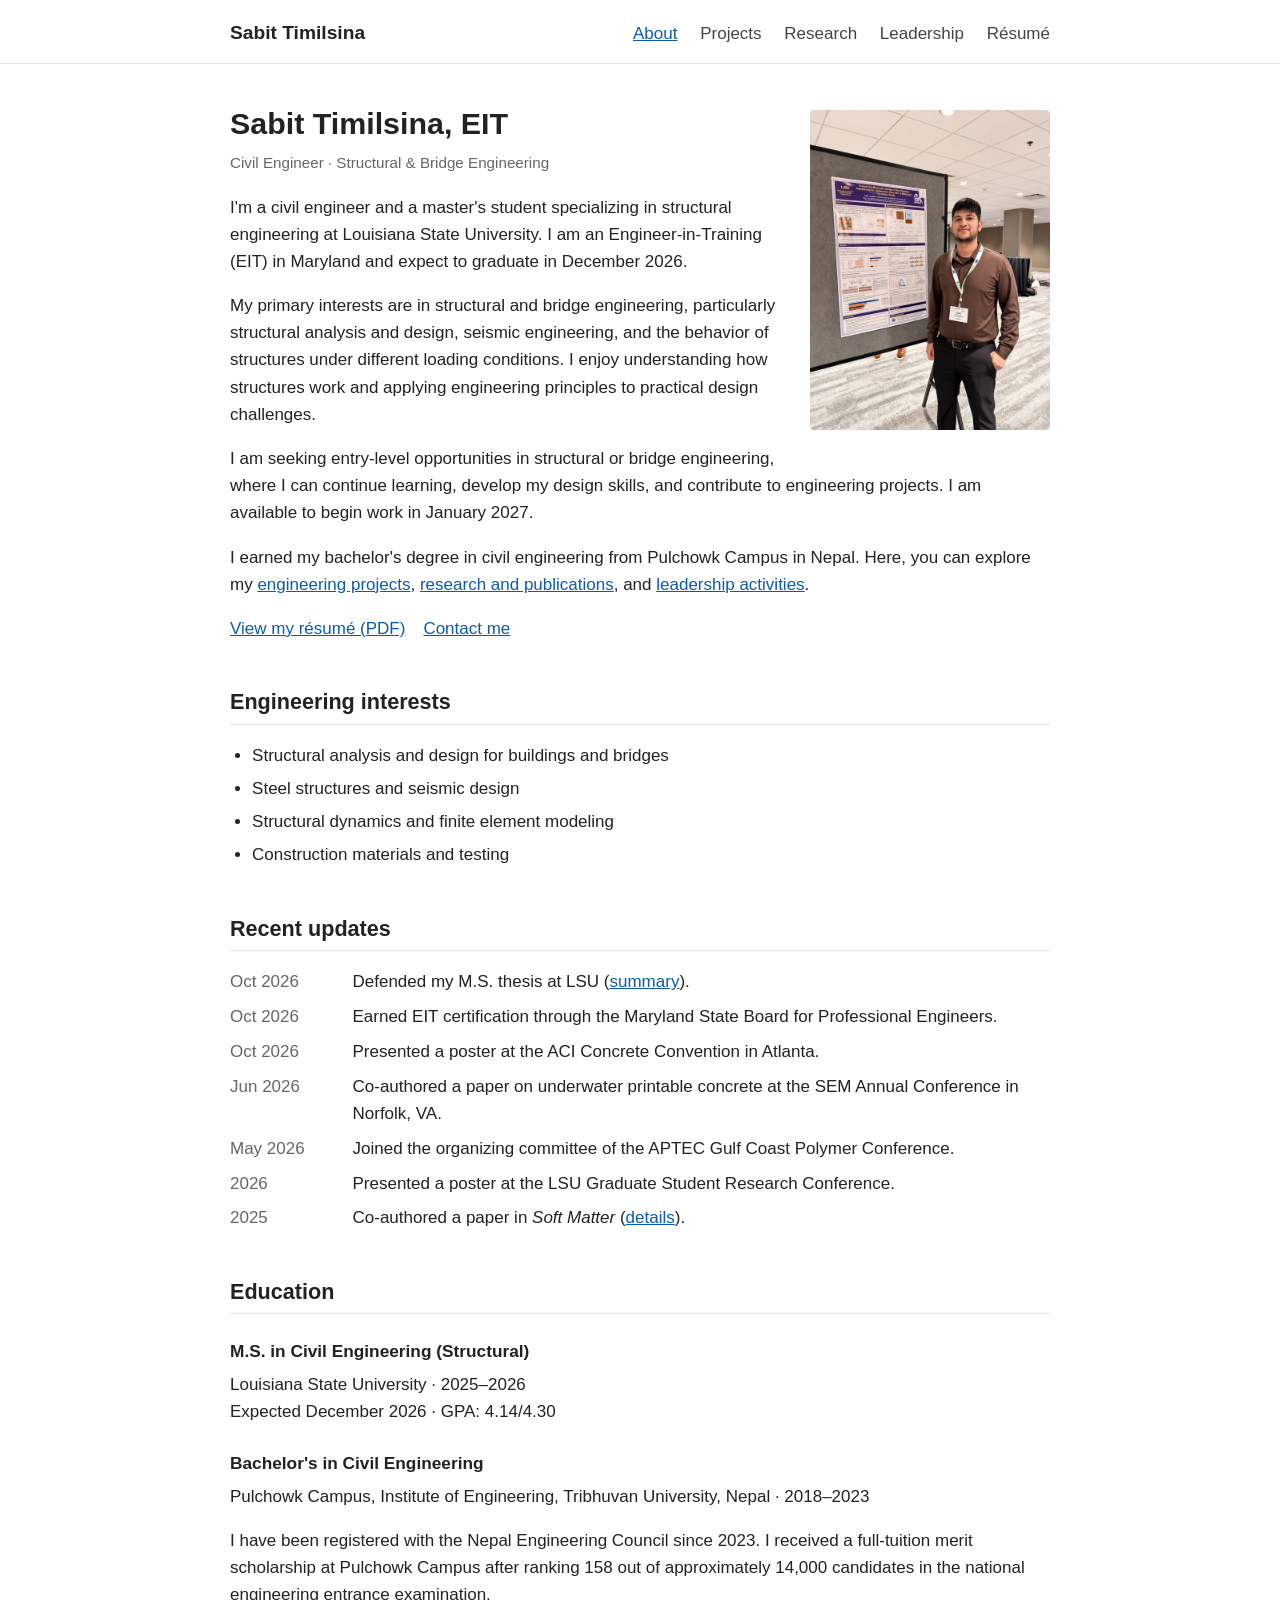
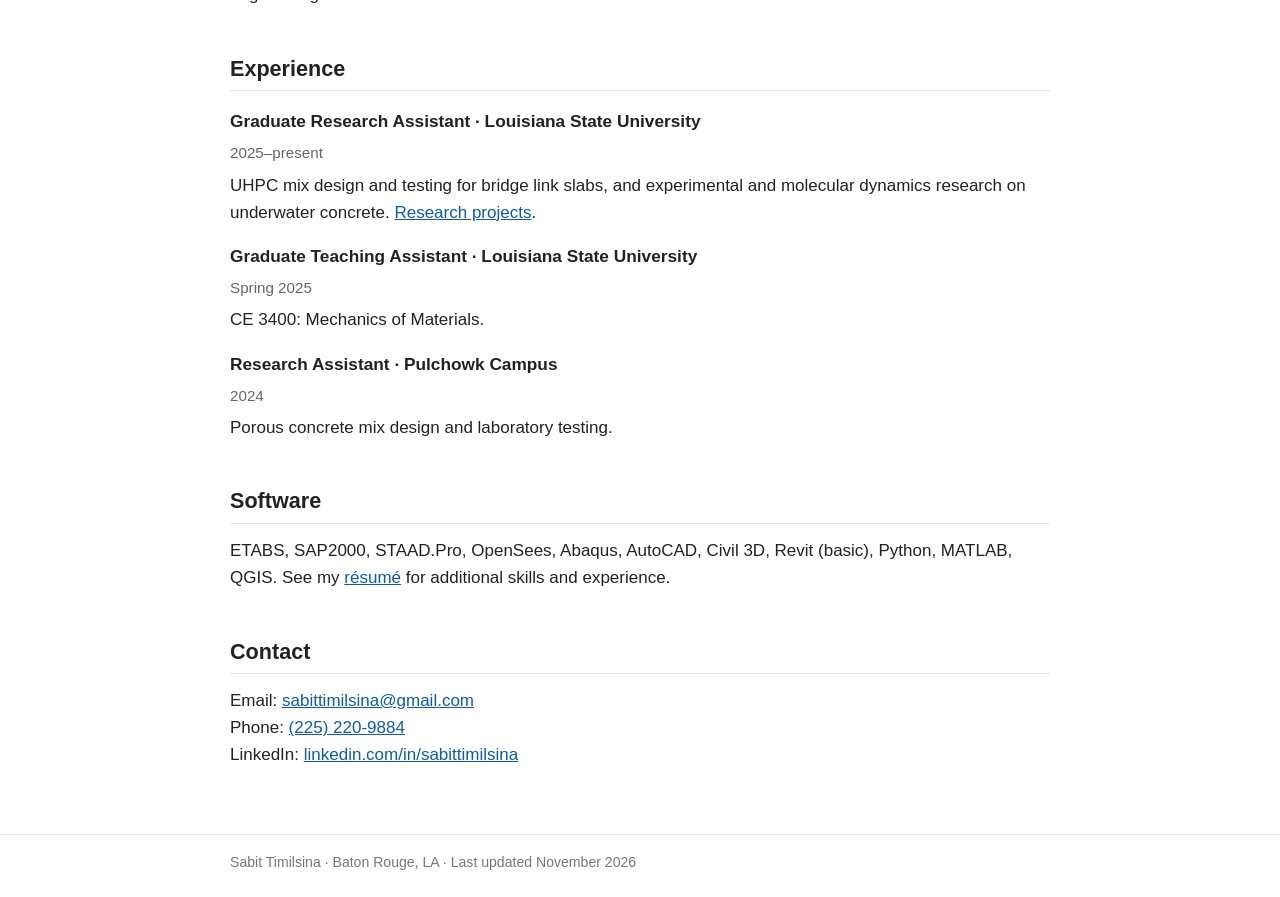
==== commit f2223262: "Focus homepage introduction on structural and bridge engineering Update only the homepage tagline an" ====
--- a/index.html
+++ b/index.html
@@ -24,9 +24,10 @@
   <div class="container">
 <img class="photo" src="images/photo.jpg" alt="Sabit Timilsina">
 <h1>Sabit Timilsina, EIT</h1>
-<p class="meta" style="margin-bottom:1.2em">Structural engineering &middot; Analysis, design and materials research</p>
-<p>I'm a civil engineer and a master's student in structural engineering at Louisiana State University. I am an Engineer-in-Training (EIT) in Maryland and expect to graduate in December 2026.</p>
-<p>My work spans building and bridge analysis, structural dynamics, and concrete materials research. At LSU, I combine laboratory testing with molecular dynamics simulations to study materials for bridge applications and underwater construction.</p>
+<p class="meta" style="margin-bottom:1.2em">Civil Engineer &middot; Structural &amp; Bridge Engineering</p>
+<p>I'm a civil engineer and a master's student specializing in structural engineering at Louisiana State University. I am an Engineer-in-Training (EIT) in Maryland and expect to graduate in December 2026.</p>
+<p>My primary interests are in structural and bridge engineering, particularly structural analysis and design, seismic engineering, and the behavior of structures under different loading conditions. I enjoy understanding how structures work and applying engineering principles to practical design challenges.</p>
+<p>I am seeking entry-level opportunities in structural or bridge engineering, where I can continue learning, develop my design skills, and contribute to engineering projects. I am available to begin work in January 2027.</p>
 <p>I earned my bachelor's degree in civil engineering from Pulchowk Campus in Nepal. Here, you can explore my <a href="projects.html">engineering projects</a>, <a href="research.html">research and publications</a>, and <a href="leadership.html">leadership activities</a>.</p>
 <p class="links"><a href="resume.pdf">View my r&eacute;sum&eacute; (PDF)</a><a href="#contact">Contact me</a></p>
 <h2>Engineering interests</h2>
--- a/assets/style.css
+++ b/assets/style.css
@@ -108,3 +108,27 @@
   .photo-grid.two img { height: 240px; }
   nav a { margin-left: 10px; font-size: 0.95rem; }
 }
+
+/* Editorial review: navigation, focus visibility and small-screen readability. */
+* { box-sizing: border-box; }
+html { scroll-padding-top: 20px; }
+a:focus-visible { outline: 3px solid #0b5cad; outline-offset: 4px; }
+.skip-link { position: absolute; left: 16px; top: -80px; z-index: 10; padding: 8px 14px; background: white; }
+.skip-link:focus { top: 10px; }
+.section-nav { display: flex; flex-wrap: wrap; gap: 8px 20px; padding: 14px 0; margin: 1.3em 0; border-block: 1px solid #e3e3e3; }
+.section-nav a { margin: 0; color: #0b5cad; text-decoration: underline; }
+.fig-grid.two { grid-template-columns: repeat(2, minmax(0, 1fr)); }
+.experience-list h3 { margin-top: 1em; }
+.experience-list .meta { margin-bottom: .4em; }
+.links { display: flex; flex-wrap: wrap; gap: 8px 18px; }
+.links a { margin-right: 0; }
+.pager > * { min-width: 0; flex: 1; }
+.pager > :last-child { text-align: right; }
+@media (max-width: 480px) {
+  header nav { display: flex; flex-wrap: wrap; gap: 8px 14px; }
+  header nav a { margin-left: 0; }
+  .fig-grid, .fig-grid.two, .photo-grid, .photo-grid.two { grid-template-columns: minmax(0, 1fr); }
+  .photo-grid img, .photo-grid.two img { height: auto; }
+  .pager { flex-direction: column; }
+  .pager > :last-child { text-align: left; }
+}
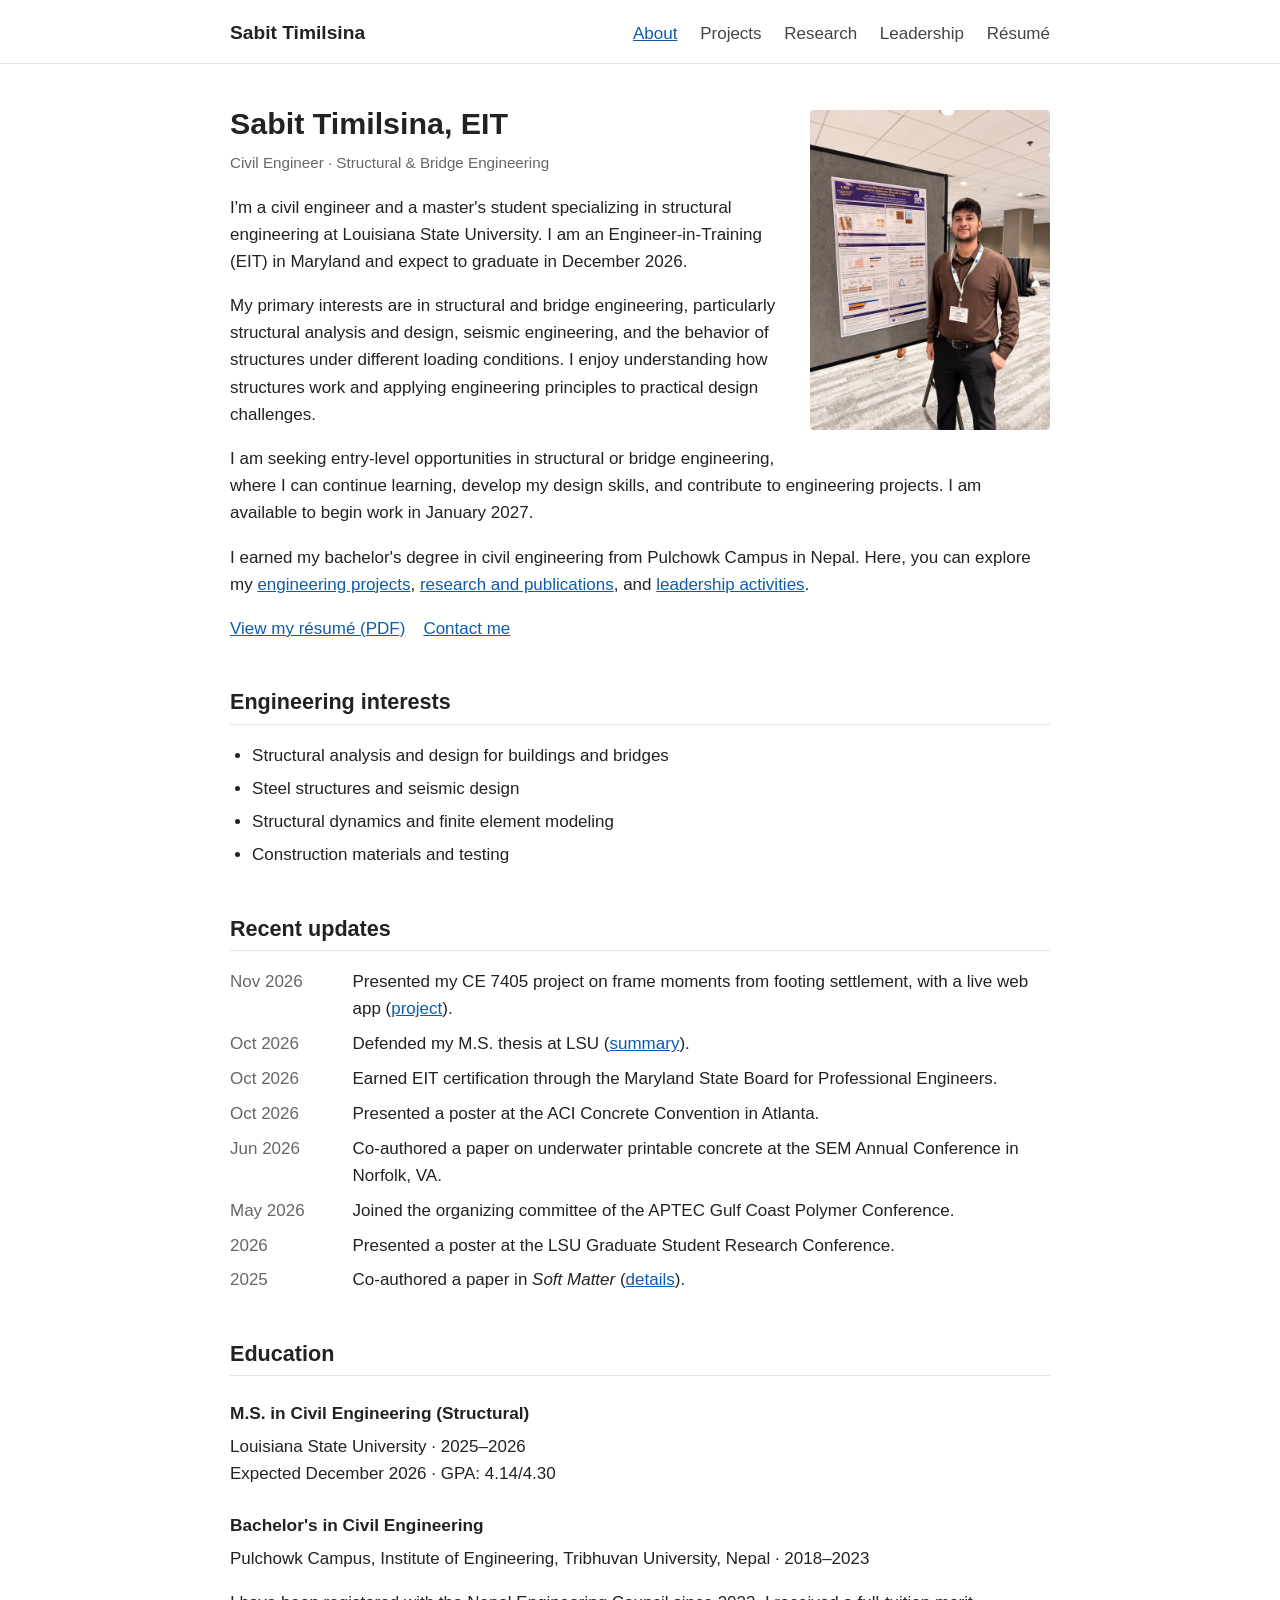
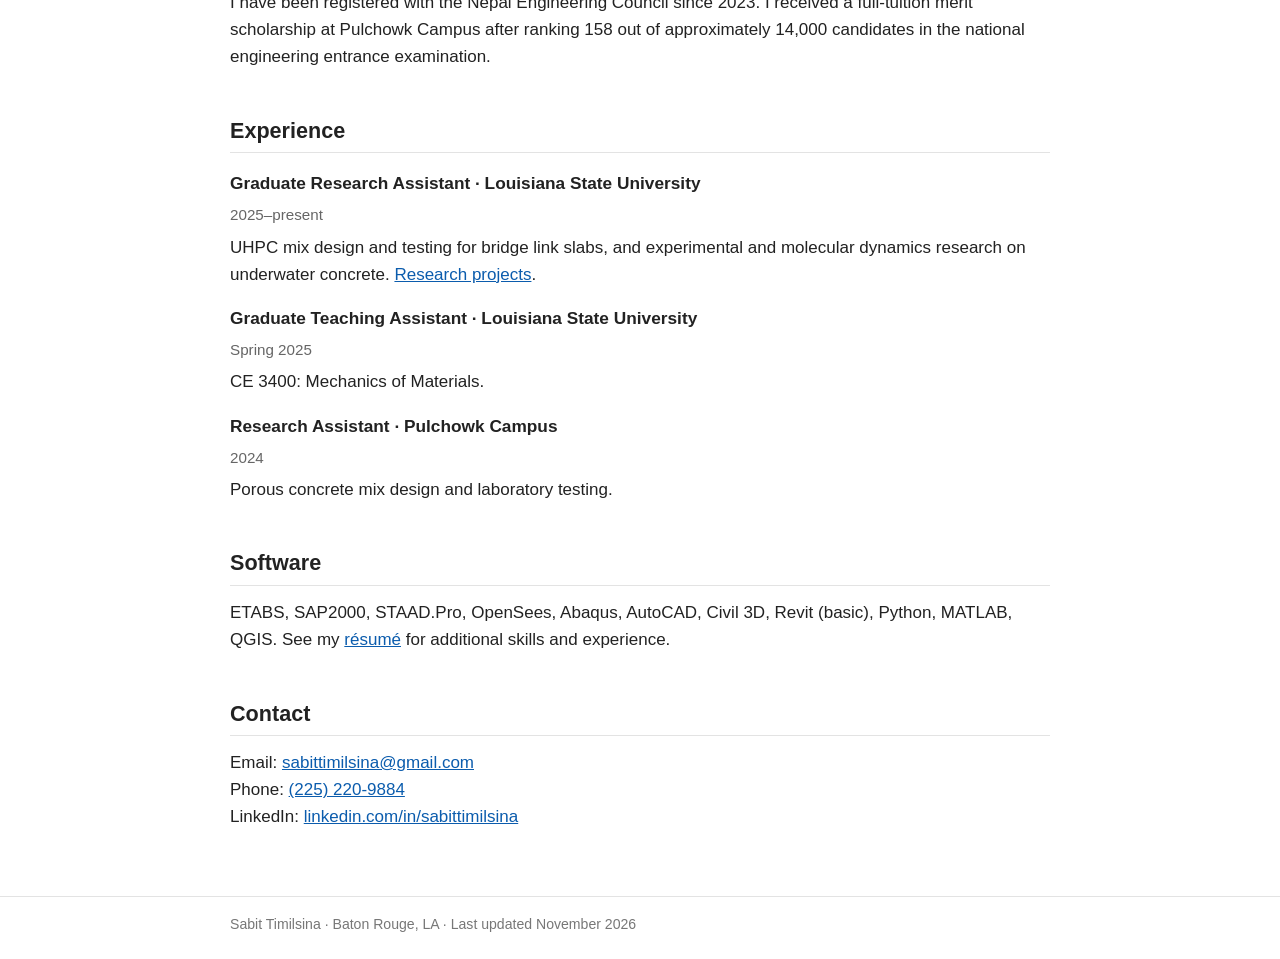
==== commit 463f149d: "List SettleFrame on Projects and Recent updates" ====
--- a/index.html
+++ b/index.html
@@ -40,6 +40,7 @@
 
 <h2>Recent updates</h2>
 <ul class="news">
+<li><span class="date">Nov 2026</span><span>Presented my CE 7405 project on frame moments from footing settlement, with a live web app (<a href="projects/settleframe.html">project</a>).</span></li>
 <li><span class="date">Oct 2026</span><span>Defended my M.S. thesis at LSU (<a href="research.html">summary</a>).</span></li>
 <li><span class="date">Oct 2026</span><span>Earned EIT certification through the Maryland State Board for Professional Engineers.</span></li>
 <li><span class="date">Oct 2026</span><span>Presented a poster at the ACI Concrete Convention in Atlanta.</span></li>
